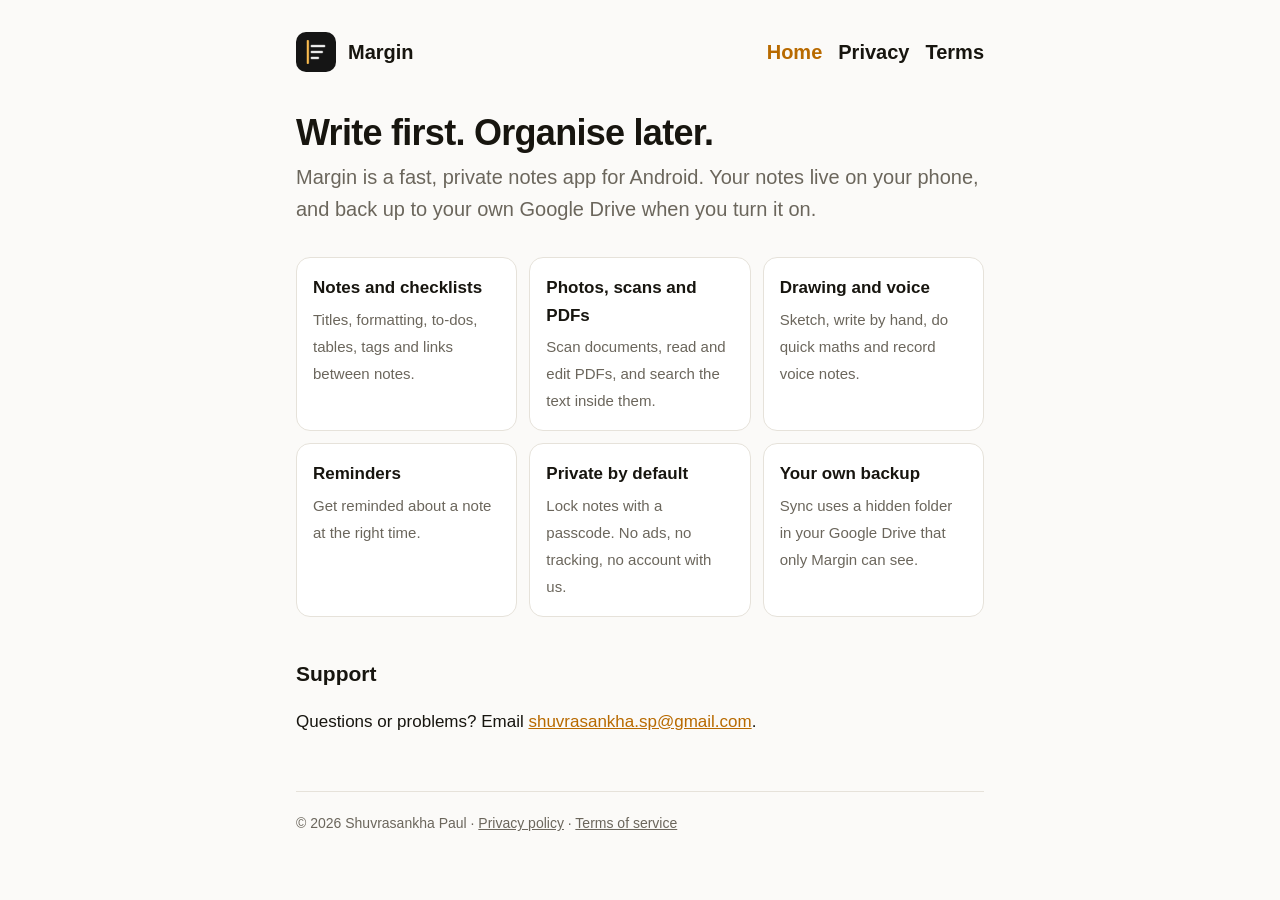
==== docs/index.html @ 10bbdadb "Get ready for the Play Store: com.margin.app, smaller APKs, website - Application ID com.margin.app " ====
<!doctype html>
<html lang="en">
<head>
  <meta charset="utf-8">
  <meta name="viewport" content="width=device-width, initial-scale=1">
  <title>Margin: notes for Android</title>
  <meta name="description" content="Margin is a fast, private notes app for Android. Write first, organise later.">
  <link rel="icon" href="logo-120.png">
  <link rel="stylesheet" href="style.css">
</head>
<body>
<main>
  <header class="site">
    <img src="logo-120.png" alt="">
    <a href="./">Margin</a>
    <nav><a href="./" aria-current="page">Home</a><a href="privacy.html">Privacy</a><a href="terms.html">Terms</a></nav>
  </header>

  <h1>Write first. Organise later.</h1>
  <p class="lead">Margin is a fast, private notes app for Android. Your notes live on your phone, and back up to your own Google Drive when you turn it on.</p>

  <ul class="features">
    <li><strong>Notes and checklists</strong><span>Titles, formatting, to-dos, tables, tags and links between notes.</span></li>
    <li><strong>Photos, scans and PDFs</strong><span>Scan documents, read and edit PDFs, and search the text inside them.</span></li>
    <li><strong>Drawing and voice</strong><span>Sketch, write by hand, do quick maths and record voice notes.</span></li>
    <li><strong>Reminders</strong><span>Get reminded about a note at the right time.</span></li>
    <li><strong>Private by default</strong><span>Lock notes with a passcode. No ads, no tracking, no account with us.</span></li>
    <li><strong>Your own backup</strong><span>Sync uses a hidden folder in your Google Drive that only Margin can see.</span></li>
  </ul>

  <h2>Support</h2>
  <p>Questions or problems? Email <a href="mailto:shuvrasankha.sp@gmail.com">shuvrasankha.sp@gmail.com</a>.</p>

  <footer>
    © 2026 Shuvrasankha Paul · <a href="privacy.html">Privacy policy</a> · <a href="terms.html">Terms of service</a>
  </footer>
</main>
</body>
</html>
---- docs/style.css ----
:root {
  --bg: #fbfaf8;
  --ink: #17150f;
  --muted: #6b665c;
  --line: #e6e2da;
  --accent: #b86a00;
  --card: #ffffff;
}
@media (prefers-color-scheme: dark) {
  :root {
    --bg: #111111;
    --ink: #f2efe9;
    --muted: #a59f93;
    --line: #2a2825;
    --accent: #ffb340;
    --card: #1a1918;
  }
}
* { box-sizing: border-box; }
html { -webkit-text-size-adjust: 100%; }
body {
  margin: 0;
  background: var(--bg);
  color: var(--ink);
  font: 17px/1.6 -apple-system, BlinkMacSystemFont, "Segoe UI", Roboto, "Helvetica Neue", Arial, sans-serif;
}
main { max-width: 720px; margin: 0 auto; padding: 32px 16px 64px; }
header.site { display: flex; align-items: center; gap: 12px; margin-bottom: 40px; }
header.site img { width: 40px; height: 40px; border-radius: 10px; }
header.site a { color: var(--ink); text-decoration: none; font-weight: 700; font-size: 20px; }
nav { margin-left: auto; display: flex; gap: 16px; font-size: 15px; }
nav a { color: var(--muted); text-decoration: none; }
nav a:hover, nav a[aria-current] { color: var(--accent); }
h1 { font-size: 36px; line-height: 1.15; letter-spacing: -0.02em; margin: 0 0 8px; }
h2 { font-size: 21px; margin: 36px 0 8px; }
p, li { color: var(--ink); }
.lead { font-size: 20px; color: var(--muted); margin: 0 0 32px; }
.meta { color: var(--muted); font-size: 15px; margin: 0 0 32px; }
a { color: var(--accent); }
ul { padding-left: 22px; }
li { margin: 6px 0; }
.features { display: grid; grid-template-columns: repeat(auto-fit, minmax(200px, 1fr)); gap: 12px; margin: 24px 0 40px; padding: 0; list-style: none; }
.features li { background: var(--card); border: 1px solid var(--line); border-radius: 14px; padding: 16px; margin: 0; }
.features strong { display: block; margin-bottom: 4px; }
.features span { color: var(--muted); font-size: 15px; }
table { width: 100%; border-collapse: collapse; font-size: 15px; margin: 12px 0; }
th, td { text-align: left; vertical-align: top; padding: 10px 8px; border-bottom: 1px solid var(--line); }
th { color: var(--muted); font-weight: 600; }
footer { margin-top: 56px; padding-top: 20px; border-top: 1px solid var(--line); color: var(--muted); font-size: 14px; }
footer a { color: var(--muted); }
@media (max-width: 520px) {
  h1 { font-size: 30px; }
  nav { gap: 12px; font-size: 14px; }
  table, thead, tbody, tr, th, td { display: block; }
  thead { display: none; }
  td { border: 0; padding: 2px 0; }
  td:first-child { font-weight: 600; padding-top: 12px; }
  tr { border-bottom: 1px solid var(--line); padding-bottom: 10px; }
}
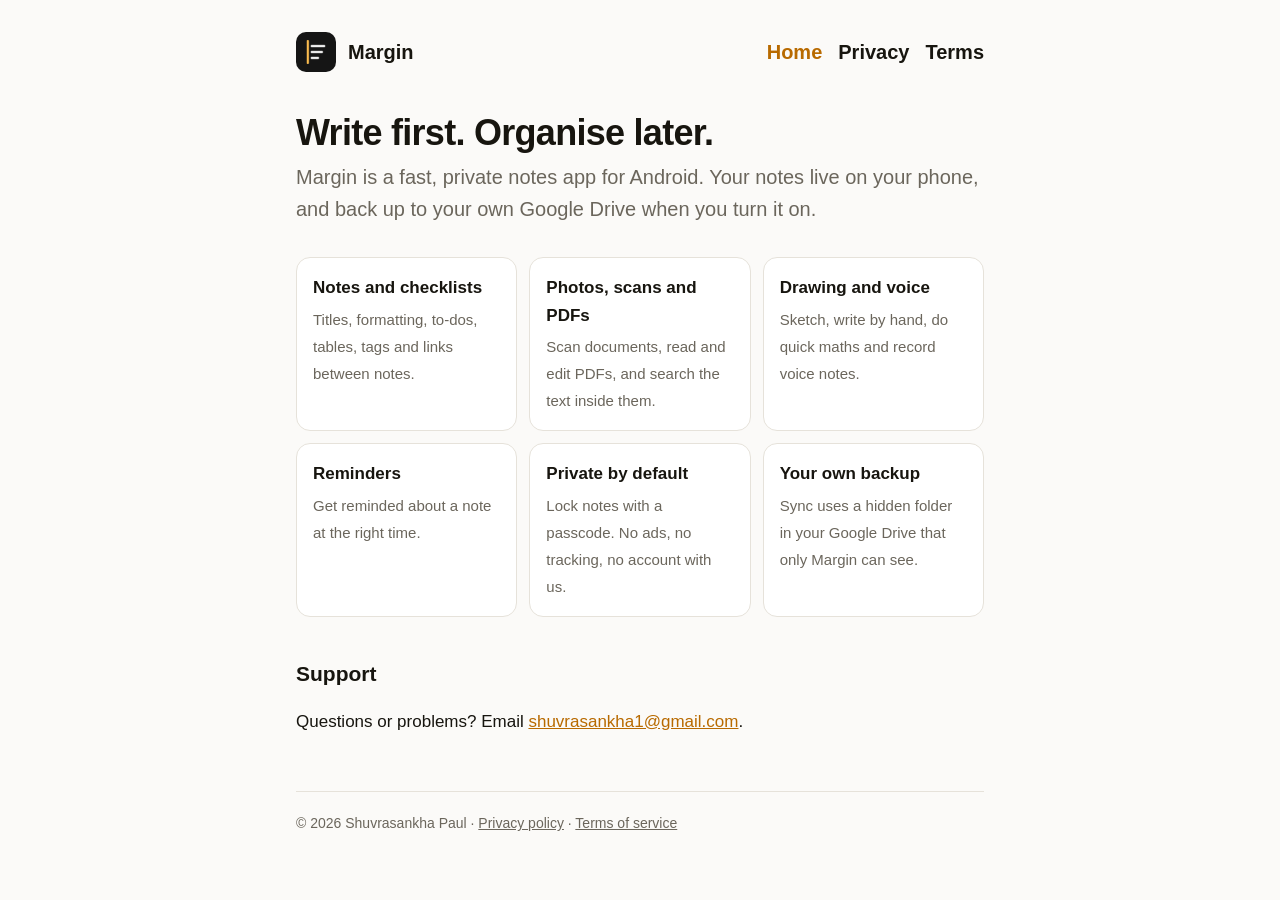
==== commit afd51da6: "Website: contact email is now shuvrasankha1@gmail.com Co-Authored-By: Claude Opus 5.5 <noreply@anthr" ====
--- a/docs/index.html
+++ b/docs/index.html
@@ -29,7 +29,7 @@
   </ul>
 
   <h2>Support</h2>
-  <p>Questions or problems? Email <a href="mailto:shuvrasankha.sp@gmail.com">shuvrasankha.sp@gmail.com</a>.</p>
+  <p>Questions or problems? Email <a href="mailto:shuvrasankha1@gmail.com">shuvrasankha1@gmail.com</a>.</p>
 
   <footer>
     © 2026 Shuvrasankha Paul · <a href="privacy.html">Privacy policy</a> · <a href="terms.html">Terms of service</a>
